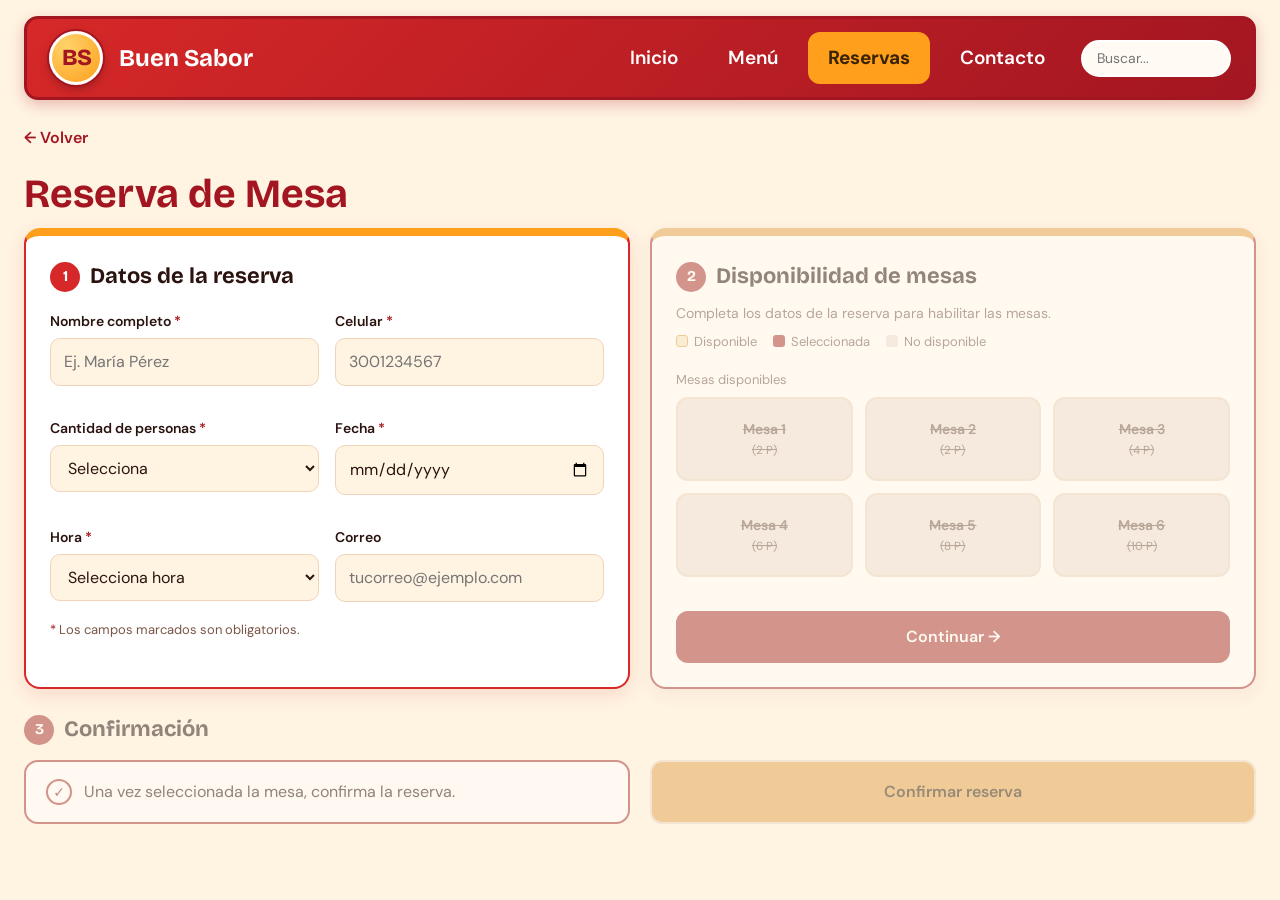
==== index.html @ df9005a9 "CU - Reservar mesa" ====
<!DOCTYPE html>
<html lang="es">
<head>
<meta charset="utf-8">
<meta name="viewport" content="width=device-width, initial-scale=1, viewport-fit=cover">
<title>Reserva de mesa · Buen Sabor</title>
<link rel="icon" href="data:image/svg+xml,%3Csvg xmlns='http://www.w3.org/2000/svg' viewBox='0 0 64 64'%3E%3Ccircle cx='32' cy='32' r='29' fill='%23ff9f1c' stroke='%23a31621' stroke-width='4'/%3E%3Ctext x='32' y='41' font-size='26' font-weight='800' text-anchor='middle' fill='%23a31621' font-family='Arial'%3EBS%3C/text%3E%3C/svg%3E">
<link rel="stylesheet" href="https://fonts.googleapis.com/css2?family=Bricolage+Grotesque:wght@600;700&family=DM+Sans:wght@400;500;600&display=swap">
<link rel="stylesheet" href="css/styles.css">
</head>
<body>
<header class="top">
  <nav class="nav" aria-label="Principal">
    <div class="logo" role="img" aria-label="Logo de Buen Sabor">BS</div>
    <span class="brand">Buen Sabor</span>
    <ul>
      <li><a href="#" id="navInicio">Inicio</a></li>
      <li><a href="#" data-soon>Menú</a></li>
      <li><a href="#" aria-current="page">Reservas</a></li>
      <li><a href="#" data-soon>Contacto</a></li>
    </ul>
    <input class="search" type="search" placeholder="Buscar..." aria-label="Buscar">
  </nav>
</header>

<main>
  <button class="back" type="button" id="back">← Volver</button>
  <h1>Reserva de Mesa</h1>

  <div class="split">
    <!-- 1. Datos de la reserva -->
    <section class="panel" id="p1" aria-labelledby="h1s">
      <h2 id="h1s"><span class="n">1</span>Datos de la reserva</h2>
      <form id="form" novalidate>
        <div class="grid2">
          <div class="f">
            <label for="nombre">Nombre completo <span class="req">*</span></label>
            <input class="ctl" id="nombre" name="nombre" type="text" autocomplete="name" placeholder="Ej. María Pérez">
            <p class="err" id="e-nombre"></p>
          </div>
          <div class="f">
            <label for="celular">Celular <span class="req">*</span></label>
            <input class="ctl" id="celular" name="celular" type="tel" inputmode="numeric" maxlength="10" autocomplete="tel" placeholder="3001234567">
            <p class="err" id="e-celular"></p>
          </div>
          <div class="f">
            <label for="personas">Cantidad de personas <span class="req">*</span></label>
            <select class="ctl" id="personas" name="personas"></select>
            <p class="err" id="e-personas"></p>
          </div>
          <div class="f">
            <label for="fecha">Fecha <span class="req">*</span></label>
            <input class="ctl" id="fecha" name="fecha" type="date">
            <p class="err" id="e-fecha"></p>
          </div>
          <div class="f">
            <label for="hora">Hora <span class="req">*</span></label>
            <select class="ctl" id="hora" name="hora"></select>
            <p class="err" id="e-hora"></p>
          </div>
          <div class="f">
            <label for="correo">Correo</label>
            <input class="ctl" id="correo" name="correo" type="email" autocomplete="email" placeholder="tucorreo@ejemplo.com">
            <p class="err" id="e-correo"></p>
          </div>
        </div>
        <p class="note"><span class="req">*</span> Los campos marcados son obligatorios.</p>
      </form>
    </section>

    <!-- 2. Disponibilidad de mesas -->
    <section class="panel locked" id="p2" aria-labelledby="h2s" inert>
      <h2 id="h2s"><span class="n">2</span>Disponibilidad de mesas</h2>
      <p class="hint" id="hint"></p>
      <div class="legend"><span><i style="background:var(--amber-s);border:1.5px solid var(--amber)"></i>Disponible</span><span><i style="background:var(--wine)"></i>Seleccionada</span><span><i style="background:var(--dis)"></i>No disponible</span></div>
      <fieldset style="border:0;padding:0;margin:0" id="mesas"><legend class="note" style="padding:0;margin-bottom:8px">Mesas disponibles</legend>
        <div class="tables" id="tables"></div>
      </fieldset>
      <div class="alert bad" id="alerta2" role="alert"></div>
      <button class="btn wide" type="button" id="continuar2" style="margin-top:14px">Continuar →</button>
    </section>
  </div>

  <!-- 3. Confirmación -->
  <section class="s3 locked" id="p3" aria-labelledby="h3s" inert>
    <h2 id="h3s"><span class="n">3</span>Confirmación</h2>
    <div class="row3">
      <p class="box" style="margin:0"><span class="ck" aria-hidden="true">✓</span><span id="msg">Una vez seleccionada la mesa, confirma la reserva.</span></p>
      <button class="btn amber" type="button" id="confirmar" disabled>Confirmar reserva</button>
    </div>
    <div class="alert bad" id="alerta3" role="alert"></div>
  </section>
</main>

<dialog id="ok"><div class="dlg">
  <div class="check" aria-hidden="true">✓</div>
  <h2>¡Reserva confirmada!</h2>
  <p class="note" style="font-size:15px">Te esperamos en Buen Sabor.</p>
  <dl id="resumen"></dl>
  <button class="btn wide" type="button" id="nueva">Hacer otra reserva</button>
</div></dialog>
<div class="toast" id="toast" role="status"></div>

<script src="js/script.js"></script>
</body>
</html>
---- css/styles.css ----
:root{
  --bg:#fff3e2;--card:#ffffff;--ink:#2b1410;--muted:#7a5648;--line:#f1d3b8;
  --wine:#d62828;--wine-d:#a31621;--amber:#ff9f1c;--amber-s:#ffe6b8;--err:#a4161a;--ok:#2a9d4a;--dis:#efe0d3;
  box-sizing:border-box;padding-top:env(safe-area-inset-top,0px);padding-bottom:env(safe-area-inset-bottom,0px)
}
@media (prefers-color-scheme:dark){:root:not([data-theme="light"]){
  --bg:#1c0f0c;--card:#2a1612;--ink:#fff1e3;--muted:#d1a995;--line:#523228;
  --wine:#e63946;--wine-d:#ff6b6b;--amber:#ff9f1c;--amber-s:#4a2c10;--err:#ff8a8a;--ok:#6fd98f;--dis:#3a221b}}
:root[data-theme="dark"]{--bg:#1c0f0c;--card:#2a1612;--ink:#fff1e3;--muted:#d1a995;--line:#523228;--wine:#e63946;--wine-d:#ff6b6b;--amber:#ff9f1c;--amber-s:#4a2c10;--err:#ff8a8a;--ok:#6fd98f;--dis:#3a221b}
html{scroll-padding-top:env(safe-area-inset-top,0px);scroll-behavior:smooth}
*{box-sizing:border-box}
body{margin:0;background:var(--bg);color:var(--ink);font-family:"DM Sans",system-ui,sans-serif;line-height:1.5}
h1,h2,.brand{font-family:"Bricolage Grotesque","DM Sans",system-ui,sans-serif}
button,input,select{font:inherit;color:inherit}
:focus-visible{outline:3px solid var(--amber);outline-offset:2px}

/* Barra de navegación */
.top{width:100%;padding:16px 24px 0}
.nav{border:3px solid #a31621;border-radius:14px;background:linear-gradient(135deg,#d62828,#a31621);color:#fff;box-shadow:0 5px 14px rgba(163,22,33,.25);padding:12px 22px;display:flex;align-items:center;gap:16px;flex-wrap:wrap}
.logo{width:54px;height:54px;border-radius:50%;display:grid;place-items:center;font-weight:800;font-size:23px;letter-spacing:-1px;color:#a31621;background:radial-gradient(circle at 30% 25%,#ffd36b,#ff9f1c);border:3px solid #fff;box-shadow:0 0 0 2px #a31621,0 4px 10px rgba(0,0,0,.25);font-family:"Bricolage Grotesque",sans-serif}
.brand{font-size:24px;font-weight:700;margin-right:auto;color:#fff}
.nav ul{list-style:none;display:flex;gap:10px;margin:0;padding:0;flex-wrap:wrap}
.nav a{color:#fff;text-decoration:none;padding:10px 18px;border-radius:12px;border:2.5px solid transparent;font-weight:600;font-size:19px;display:inline-block}
.nav a:hover{background:rgba(255,255,255,.2)}
.nav a[aria-current]{border-color:var(--amber);background:var(--amber);color:#3a2300;font-weight:700}
.search{border:2px solid #fff;border-radius:999px;padding:6px 14px;width:150px;font-size:14px;background:#fffaf3;color:#2b1410}
@media(max-width:980px){.search{order:3;flex:1 1 100%;width:100%}}
@media(max-width:640px){.nav ul{order:2;flex:1 1 100%}}
main{width:100%;padding:20px 24px 32px}
.back{background:none;border:0;color:var(--wine-d);font-weight:600;cursor:pointer;padding:6px 0;display:inline-flex;gap:8px;align-items:center}
.back:hover{text-decoration:underline}
h1{font-size:clamp(28px,4vw,40px);margin:8px 0 4px;color:var(--wine-d)}
.lead{color:var(--muted);margin:0 0 22px}

/* División 50/50 */
.split{display:grid;grid-template-columns:1fr 1fr;gap:20px;align-items:stretch}
@media(max-width:820px){.split{grid-template-columns:1fr}}
.panel{background:var(--card);border:2px solid var(--wine);border-top:8px solid var(--amber);border-radius:16px;padding:24px;box-shadow:0 6px 18px rgba(214,40,40,.12)}
.panel h2{margin:0 0 18px;font-size:22px;display:flex;gap:10px;align-items:center}
.n{width:30px;height:30px;border-radius:50%;background:var(--wine);color:#fff;display:grid;place-items:center;font-size:15px;flex:none}

.grid2{display:grid;grid-template-columns:1fr 1fr;gap:16px}
@media(max-width:520px){.grid2{grid-template-columns:1fr}}
.f{display:flex;flex-direction:column;gap:6px;margin-bottom:16px}
.f.full{grid-column:1/-1}
label{font-weight:600;font-size:14px}
.req{color:var(--err)}
.ctl{width:100%;padding:11px 13px;border:1.5px solid var(--line);border-radius:10px;background:var(--bg);min-height:46px}
.ctl:hover{border-color:var(--amber)}
.ctl:focus{border-color:var(--wine);outline:none;box-shadow:0 0 0 3px var(--amber-s)}
.ctl[aria-invalid="true"]{border-color:var(--err);background:color-mix(in srgb,var(--err) 7%,var(--bg))}
.err{color:var(--err);font-size:13px;min-height:0;margin:0}
.err:empty{display:none}
.note{font-size:13px;color:var(--muted);margin:2px 0 0}

/* Mesas */
.hint{color:var(--muted);font-size:14px;margin:-8px 0 16px}
.tables{display:grid;grid-template-columns:repeat(3,1fr);gap:12px;margin-bottom:20px}
@media(max-width:420px){.tables{grid-template-columns:repeat(2,1fr)}}
.t input{position:absolute;opacity:0;pointer-events:none}
.t span{display:flex;flex-direction:column;align-items:center;justify-content:center;gap:2px;height:84px;border:2px solid var(--amber);background:var(--amber-s);border-radius:12px;cursor:pointer;font-weight:600;transition:transform .15s,background .15s}
.t small{font-weight:400;color:var(--muted)}
.t{position:relative}
.t span:hover{transform:translateY(-2px)}
.t input:checked+span{background:var(--wine);border-color:var(--wine);color:#fff}
.t input:checked+span small{color:#f5e3c0}
.t input:focus-visible+span{outline:3px solid var(--ink);outline-offset:2px}
.t input:disabled+span{background:var(--dis);border-color:var(--line);color:var(--muted);cursor:not-allowed;text-decoration:line-through;transform:none}
.legend{display:flex;gap:16px;font-size:13px;color:var(--muted);margin:-8px 0 18px;flex-wrap:wrap}
.legend i{display:inline-block;width:12px;height:12px;border-radius:3px;margin-right:6px;vertical-align:-1px}

.btn{border:0;border-radius:12px;padding:14px 22px;font-weight:600;font-size:16px;cursor:pointer;background:var(--wine);color:#fff;transition:background .15s,transform .1s}
.btn:hover:not(:disabled){background:var(--wine-d)}
.btn:active:not(:disabled){transform:scale(.98)}
.btn:disabled{background:var(--dis);color:var(--muted);cursor:not-allowed}
.btn.wide{width:100%}
.btn.amber{background:var(--amber);color:#3a2300}
.btn.amber:hover:not(:disabled){background:#e8890a}

.confirm{margin-top:20px;display:grid;grid-template-columns:1fr 1fr;gap:20px;align-items:center}
@media(max-width:820px){.confirm{grid-template-columns:1fr}}
.msg{margin:0;font-weight:500}
.alert{grid-column:1/-1;border-radius:10px;padding:12px 16px;font-size:14px;display:none}
.alert.show{display:block}
.alert.bad{background:color-mix(in srgb,var(--err) 12%,var(--card));border:1.5px solid var(--err);color:var(--err)}

/* Paneles bloqueados hasta completar el paso anterior */
.panel.locked,.s3.locked{opacity:.5;filter:grayscale(.35)}
#p2{display:flex;flex-direction:column}
#p2 .btn{margin-top:auto}
.s3{margin-top:24px}
.s3 h2{margin:0 0 14px;font-size:22px;display:flex;gap:10px;align-items:center}
.row3{display:grid;grid-template-columns:1fr 1fr;gap:20px}
@media(max-width:820px){.row3{grid-template-columns:1fr}}
.box{border:2px solid var(--wine);border-radius:14px;background:var(--card);padding:16px 20px;display:flex;align-items:center;gap:12px;min-height:64px}
.box .ck{width:26px;height:26px;border:2px solid var(--wine);border-radius:50%;display:grid;place-items:center;flex:none;font-size:14px;color:var(--wine-d)}
.s3 .btn{border:2px solid var(--wine);min-height:64px}
.s3 .btn:disabled{border-color:var(--line)}
.alert{margin-top:14px}

/* Modal */
dialog{border:0;border-radius:18px;padding:0;max-width:440px;width:calc(100% - 32px);background:var(--card);color:var(--ink)}
dialog::backdrop{background:rgba(25,15,8,.6)}
dialog[open]{animation:pop .25s ease}
@keyframes pop{from{transform:scale(.94);opacity:0}}
.dlg{padding:28px}
.check{width:54px;height:54px;border-radius:50%;background:var(--ok);color:#fff;display:grid;place-items:center;font-size:28px;margin-bottom:12px}
.dlg h2{margin:0 0 6px}
dl{display:grid;grid-template-columns:auto 1fr;gap:6px 16px;margin:16px 0 22px}
dt{color:var(--muted)}dd{margin:0;font-weight:600}
.toast{position:fixed;left:50%;bottom:calc(20px + env(safe-area-inset-bottom,0px));transform:translate(-50%,30px);background:var(--ink);color:var(--bg);padding:10px 18px;border-radius:999px;opacity:0;transition:.25s;pointer-events:none;font-size:14px;z-index:9}
.toast.show{opacity:1;transform:translate(-50%,0)}
@media(prefers-reduced-motion:reduce){*{animation:none!important;transition:none!important;scroll-behavior:auto!important}}
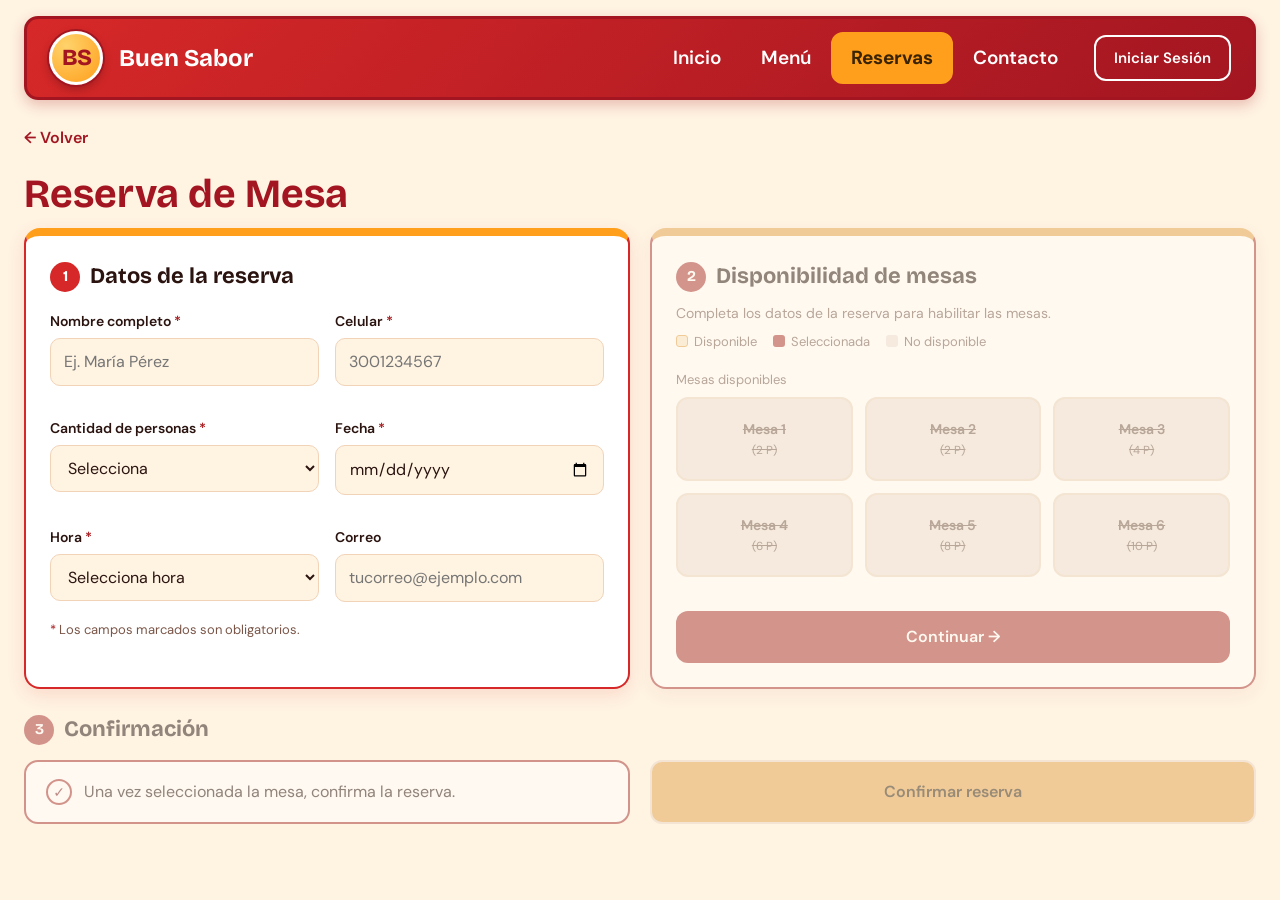
==== commit f2c527b8: "'Fix - botón de login en nav y navegación Menú-Reservas'" ====
--- a/index.html
+++ b/index.html
@@ -15,11 +15,11 @@
     <span class="brand">Buen Sabor</span>
     <ul>
       <li><a href="#" id="navInicio">Inicio</a></li>
-      <li><a href="#" data-soon>Menú</a></li>
+      <li><a href="menu.html">Menú</a></li>
       <li><a href="#" aria-current="page">Reservas</a></li>
       <li><a href="#" data-soon>Contacto</a></li>
     </ul>
-    <input class="search" type="search" placeholder="Buscar..." aria-label="Buscar">
+    <button class="btn login" type="button" id="btnLogin">Iniciar Sesión</button>
   </nav>
 </header>
 
--- a/css/styles.css
+++ b/css/styles.css
@@ -19,7 +19,7 @@
 .nav{border:3px solid #a31621;border-radius:14px;background:linear-gradient(135deg,#d62828,#a31621);color:#fff;box-shadow:0 5px 14px rgba(163,22,33,.25);padding:12px 22px;display:flex;align-items:center;gap:16px;flex-wrap:wrap}
 .logo{width:54px;height:54px;border-radius:50%;display:grid;place-items:center;font-weight:800;font-size:23px;letter-spacing:-1px;color:#a31621;background:radial-gradient(circle at 30% 25%,#ffd36b,#ff9f1c);border:3px solid #fff;box-shadow:0 0 0 2px #a31621,0 4px 10px rgba(0,0,0,.25);font-family:"Bricolage Grotesque",sans-serif}
 .brand{font-size:24px;font-weight:700;margin-right:auto;color:#fff}
-.nav ul{list-style:none;display:flex;gap:10px;margin:0;padding:0;flex-wrap:wrap}
+.nav > ul{list-style:none;display:flex;margin:0;padding:0;flex-wrap:wrap}
 .nav a{color:#fff;text-decoration:none;padding:10px 18px;border-radius:12px;border:2.5px solid transparent;font-weight:600;font-size:19px;display:inline-block}
 .nav a:hover{background:rgba(255,255,255,.2)}
 .nav a[aria-current]{border-color:var(--amber);background:var(--amber);color:#3a2300;font-weight:700}
@@ -110,4 +110,100 @@
 dt{color:var(--muted)}dd{margin:0;font-weight:600}
 .toast{position:fixed;left:50%;bottom:calc(20px + env(safe-area-inset-bottom,0px));transform:translate(-50%,30px);background:var(--ink);color:var(--bg);padding:10px 18px;border-radius:999px;opacity:0;transition:.25s;pointer-events:none;font-size:14px;z-index:9}
 .toast.show{opacity:1;transform:translate(-50%,0)}
-@media(prefers-reduced-motion:reduce){*{animation:none!important;transition:none!important;scroll-behavior:auto!important}}+@media(prefers-reduced-motion:reduce){*{animation:none!important;transition:none!important;scroll-behavior:auto!important}}
+
+/* === Botón de login en el nav (reemplaza la barra de búsqueda) === */
+.nav .btn.login{
+  background:transparent;
+  border:2px solid #fff;
+  color:#fff;
+  padding:10px 18px;
+  font-size:15px;
+}
+.nav .btn.login:hover{background:rgba(255,255,255,.2)}
+
+/* === Layout del panel de administración (sidebar + contenido) === */
+.admin-layout{
+  display:grid;
+  grid-template-columns:240px 1fr;
+  gap:20px;
+  align-items:start;
+}
+@media(max-width:820px){.admin-layout{grid-template-columns:1fr}}
+
+/* === Sidebar === */
+.sidebar{
+  background:var(--card);
+  border:2px solid var(--wine);
+  border-top:8px solid var(--amber);
+  border-radius:16px;
+  padding:20px;
+}
+.sidebar-title{font-size:16px;margin:0 0 14px;color:var(--wine-d)}
+.sidebar-menu{list-style:none;margin:0 0 16px;padding:0;display:flex;flex-direction:column;gap:6px}
+.sidebar-menu a{
+  display:block;
+  padding:10px 12px;
+  border-radius:10px;
+  color:var(--ink);
+  text-decoration:none;
+  font-weight:500;
+  font-size:15px;
+}
+.sidebar-menu a:hover{background:var(--amber-s)}
+.sidebar-menu a.active{background:var(--wine);color:#fff;font-weight:700}
+.admin-dropdown{width:100%;background:var(--bg);color:var(--ink);border:1.5px solid var(--line);font-size:14px;padding:10px 12px}
+.admin-dropdown:hover{border-color:var(--amber)}
+
+/* === Encabezado del panel con botón "Editar información" === */
+.panel-header{display:flex;justify-content:space-between;align-items:center;gap:12px;margin-bottom:18px;flex-wrap:wrap}
+.panel-header h2{margin:0}
+
+/* === Checkboxes de servicios === */
+.chk{display:flex;align-items:center;gap:8px;font-weight:500;font-size:15px;margin-bottom:8px}
+.chk input{width:18px;height:18px;accent-color:var(--wine)}
+fieldset.f{border:0;padding:0;margin:0 0 16px}
+fieldset.f legend{font-weight:600;font-size:14px;padding:0;margin-bottom:6px}
+fieldset.f:disabled{opacity:.6}
+
+/* === Botones de acción del formulario (Cancelar / Guardar) === */
+.form-actions{display:flex;gap:12px;justify-content:flex-end;margin-top:8px}
+@media(max-width:520px){.form-actions{flex-direction:column}}
+.form-actions .btn{flex:none}
+
+/* === Alerta de confirmación (verde, distinta a la .alert.bad roja que ya existe) === */
+
+.alert.ok .ck{
+  width:22px;height:22px;border-radius:50%;
+  background:var(--ok);color:#fff;
+  display:grid;place-items:center;font-size:13px;flex:none;
+}
+.alert.ok:not([hidden]){
+  display:flex;
+  align-items:center;
+  gap:10px;
+  background:color-mix(in srgb,var(--ok) 12%,var(--card));
+  border:1.5px solid var(--ok);
+  color:var(--ok);
+  border-radius:10px;
+  padding:12px 16px;
+  font-size:14px;
+  font-weight:600;
+}
+.dropdown{position:relative}
+.btn-dropdown{
+  background:transparent;border:2.5px solid transparent;color:#fff;
+  font-weight:600;font-size:19px;padding:10px 18px;border-radius:12px;cursor:pointer;
+}
+.btn-dropdown:hover{background:rgba(255,255,255,.2)}
+.dropdown-menu{
+  position:absolute;top:calc(100% + 8px);right:0;min-width:220px;
+  background:var(--card);border:2px solid var(--wine);border-radius:12px;
+  box-shadow:0 8px 20px rgba(0,0,0,.2);list-style:none;margin:0;padding:8px;z-index:10;
+}
+.dropdown-menu li a{
+  display:block;padding:10px 12px;border-radius:8px;color:var(--ink);
+  text-decoration:none;font-weight:500;font-size:15px;
+}
+.dropdown-menu li a:hover{background:var(--amber-s)}
+.dropdown-menu li a.active{background:var(--wine);color:#fff;font-weight:700}
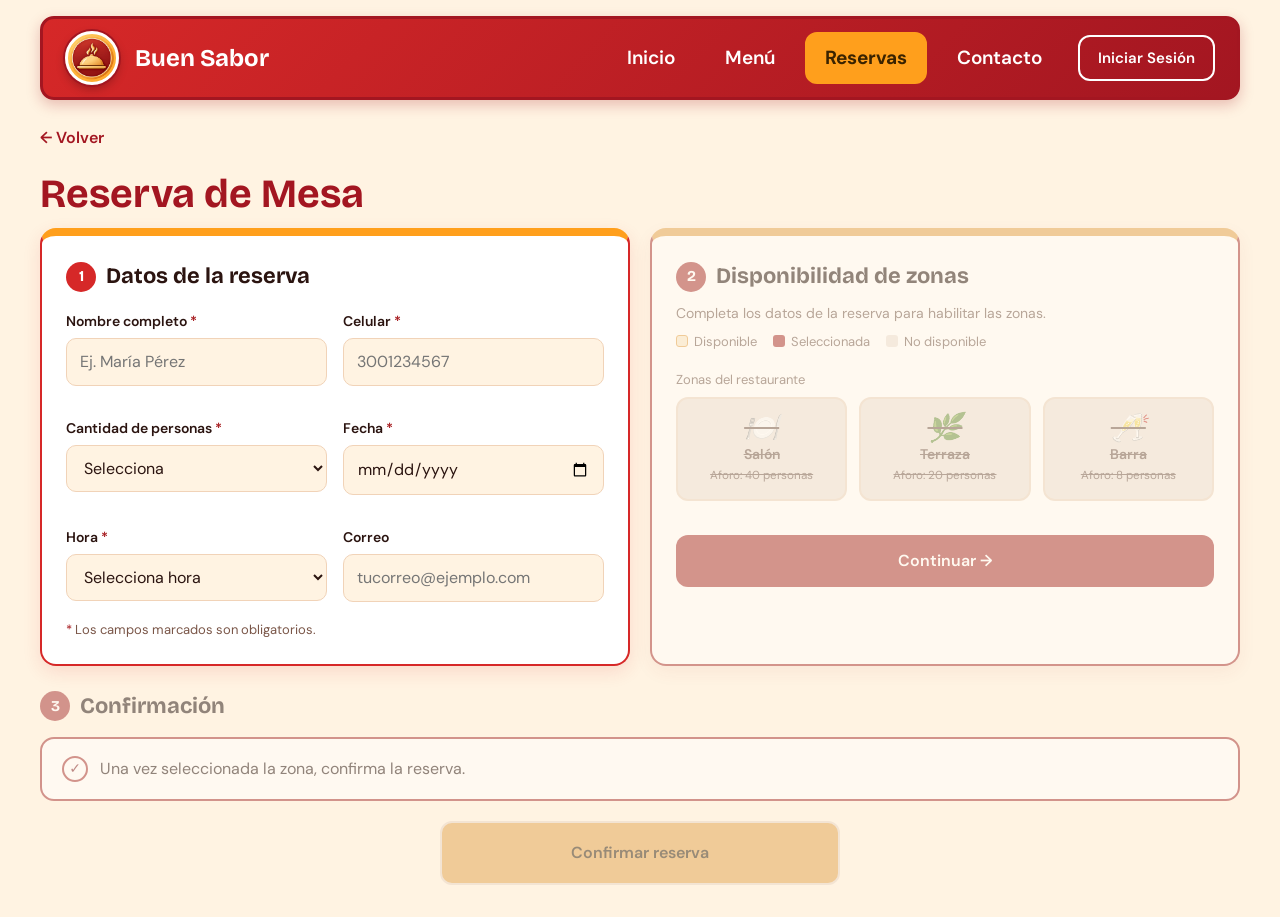
==== commit 589dbfd6: "Octubre 11 Entrega 50%: un solo CSS y JS, reserva por zonas, fotos reales y nuevo Inicio" ====
--- a/index.html
+++ b/index.html
@@ -1,4 +1,5 @@
 <!DOCTYPE html>
+<!-- Página de reservas: recopila los datos, permite elegir una zona y confirma la reserva. -->
 <html lang="es">
 <head>
 <meta charset="utf-8">
@@ -8,13 +9,16 @@
 <link rel="stylesheet" href="https://fonts.googleapis.com/css2?family=Bricolage+Grotesque:wght@600;700&family=DM+Sans:wght@400;500;600&display=swap">
 <link rel="stylesheet" href="css/styles.css">
 </head>
-<body>
+<body data-page="reservas">
+<!-- Navegación compartida con enlaces a las páginas públicas del restaurante. -->
 <header class="top">
   <nav class="nav" aria-label="Principal">
-    <div class="logo" role="img" aria-label="Logo de Buen Sabor">BS</div>
+    <div class="logo">
+      <img src="img/logo.png" alt="Logo Buen Sabor" class="logo-img">
+    </div>
     <span class="brand">Buen Sabor</span>
     <ul>
-      <li><a href="#" id="navInicio">Inicio</a></li>
+      <li><a href="inicio.html">Inicio</a></li>
       <li><a href="menu.html">Menú</a></li>
       <li><a href="#" aria-current="page">Reservas</a></li>
       <li><a href="#" data-soon>Contacto</a></li>
@@ -24,9 +28,10 @@
 </header>
 
 <main>
-  <button class="back" type="button" id="back">← Volver</button>
+  <button class="back" type="button" data-href="inicio.html">← Volver</button>
   <h1>Reserva de Mesa</h1>
 
+  <!-- Flujo de reserva en dos columnas: formulario y selección posterior de zona. -->
   <div class="split">
     <!-- 1. Datos de la reserva -->
     <section class="panel" id="p1" aria-labelledby="h1s">
@@ -45,6 +50,7 @@
           </div>
           <div class="f">
             <label for="personas">Cantidad de personas <span class="req">*</span></label>
+            <!-- Las opciones de personas y horas se generan en app.js. -->
             <select class="ctl" id="personas" name="personas"></select>
             <p class="err" id="e-personas"></p>
           </div>
@@ -68,39 +74,45 @@
       </form>
     </section>
 
-    <!-- 2. Disponibilidad de mesas -->
+    <!-- 2. Disponibilidad de zonas -->
     <section class="panel locked" id="p2" aria-labelledby="h2s" inert>
-      <h2 id="h2s"><span class="n">2</span>Disponibilidad de mesas</h2>
+      <h2 id="h2s"><span class="n">2</span>Disponibilidad de zonas</h2>
+      <!-- El JavaScript muestra disponibilidad simulada y construye las opciones de zona. -->
       <p class="hint" id="hint"></p>
       <div class="legend"><span><i style="background:var(--amber-s);border:1.5px solid var(--amber)"></i>Disponible</span><span><i style="background:var(--wine)"></i>Seleccionada</span><span><i style="background:var(--dis)"></i>No disponible</span></div>
-      <fieldset style="border:0;padding:0;margin:0" id="mesas"><legend class="note" style="padding:0;margin-bottom:8px">Mesas disponibles</legend>
-        <div class="tables" id="tables"></div>
+      <fieldset style="border:0;padding:0;margin:0" id="zonas"><legend class="note" style="padding:0;margin-bottom:8px">Zonas del restaurante</legend>
+        <div class="zones" id="zones"></div>
       </fieldset>
       <div class="alert bad" id="alerta2" role="alert"></div>
       <button class="btn wide" type="button" id="continuar2" style="margin-top:14px">Continuar →</button>
     </section>
   </div>
 
-  <!-- 3. Confirmación -->
+  <!-- Paso final: resumen previo y botón para confirmar la reserva. -->
   <section class="s3 locked" id="p3" aria-labelledby="h3s" inert>
     <h2 id="h3s"><span class="n">3</span>Confirmación</h2>
     <div class="row3">
-      <p class="box" style="margin:0"><span class="ck" aria-hidden="true">✓</span><span id="msg">Una vez seleccionada la mesa, confirma la reserva.</span></p>
+      <p class="box" style="margin:0"><span class="ck" aria-hidden="true">✓</span><span id="msg">Una vez seleccionada la zona, confirma la reserva.</span></p>
       <button class="btn amber" type="button" id="confirmar" disabled>Confirmar reserva</button>
     </div>
     <div class="alert bad" id="alerta3" role="alert"></div>
   </section>
 </main>
 
+<!-- Diálogo con el resumen de la reserva confirmada y acciones para continuar. -->
 <dialog id="ok"><div class="dlg">
   <div class="check" aria-hidden="true">✓</div>
   <h2>¡Reserva confirmada!</h2>
   <p class="note" style="font-size:15px">Te esperamos en Buen Sabor.</p>
   <dl id="resumen"></dl>
-  <button class="btn wide" type="button" id="nueva">Hacer otra reserva</button>
+  <div class="dlg-acciones">
+    <button class="btn" type="button" id="nueva">Hacer otra reserva</button>
+    <button class="btn amber" type="button" data-href="inicio.html">Volver al inicio</button>
+  </div>
 </div></dialog>
 <div class="toast" id="toast" role="status"></div>
 
-<script src="js/script.js"></script>
+<!-- La página de reservas se inicializa mediante data-page="reservas". -->
+<script src="js/app.js"></script>
 </body>
-</html>+</html>
--- a/css/styles.css
+++ b/css/styles.css
@@ -1,44 +1,84 @@
+/* =====================================================================
+   BUEN SABOR · css/styles.css  (único archivo de estilos del sitio)
+
+   Secciones:
+     1. Variables (colores)
+     2. Base
+     3. Barra de navegación (con menús desplegables y botón de sesión)
+     4. Componentes compartidos (paneles, formularios, botones, alertas...)
+     5. Página: Reserva de mesa   (index.html)
+     6. Página: Inicio            (inicio.html)
+     7. Página: Carta gastronómica (menu.html)
+     8. Páginas de administración (establecimiento.html, carta-admin.html)
+
+   Las reglas que solo valen para UNA página llevan el prefijo
+   body[data-page="..."], que sale del <body data-page="..."> de cada HTML.
+
+   Los colores se centralizan en variables para mantener coherente el tema;
+   se admite el tema oscuro del sistema y la preferencia explícita data-theme.
+   Los puntos de quiebre adaptan navegación, formularios y cuadrículas a móvil.
+   ===================================================================== */
+
+/* ---------- 1. Variables ---------- */
 :root{
   --bg:#fff3e2;--card:#ffffff;--ink:#2b1410;--muted:#7a5648;--line:#f1d3b8;
   --wine:#d62828;--wine-d:#a31621;--amber:#ff9f1c;--amber-s:#ffe6b8;--err:#a4161a;--ok:#2a9d4a;--dis:#efe0d3;
+  --c1:#c0392b;--c2:#e08e0b;--c3:#1f5fbf;--c4:#6b4226;
   box-sizing:border-box;padding-top:env(safe-area-inset-top,0px);padding-bottom:env(safe-area-inset-bottom,0px)
 }
 @media (prefers-color-scheme:dark){:root:not([data-theme="light"]){
   --bg:#1c0f0c;--card:#2a1612;--ink:#fff1e3;--muted:#d1a995;--line:#523228;
-  --wine:#e63946;--wine-d:#ff6b6b;--amber:#ff9f1c;--amber-s:#4a2c10;--err:#ff8a8a;--ok:#6fd98f;--dis:#3a221b}}
-:root[data-theme="dark"]{--bg:#1c0f0c;--card:#2a1612;--ink:#fff1e3;--muted:#d1a995;--line:#523228;--wine:#e63946;--wine-d:#ff6b6b;--amber:#ff9f1c;--amber-s:#4a2c10;--err:#ff8a8a;--ok:#6fd98f;--dis:#3a221b}
+  --wine:#e63946;--wine-d:#ff6b6b;--amber:#ff9f1c;--amber-s:#4a2c10;--err:#ff8a8a;--ok:#6fd98f;--dis:#3a221b;
+  --c1:#ff6b5a;--c2:#ffb23f;--c3:#6fa8ff;--c4:#c08a5e}}
+:root[data-theme="dark"]{--bg:#1c0f0c;--card:#2a1612;--ink:#fff1e3;--muted:#d1a995;--line:#523228;--wine:#e63946;--wine-d:#ff6b6b;--amber:#ff9f1c;--amber-s:#4a2c10;--err:#ff8a8a;--ok:#6fd98f;--dis:#3a221b;--c1:#ff6b5a;--c2:#ffb23f;--c3:#6fa8ff;--c4:#c08a5e}
+
+/* ---------- 2. Base ---------- */
 html{scroll-padding-top:env(safe-area-inset-top,0px);scroll-behavior:smooth}
 *{box-sizing:border-box}
 body{margin:0;background:var(--bg);color:var(--ink);font-family:"DM Sans",system-ui,sans-serif;line-height:1.5}
-h1,h2,.brand{font-family:"Bricolage Grotesque","DM Sans",system-ui,sans-serif}
-button,input,select{font:inherit;color:inherit}
+h1,h2,h3,.brand{font-family:"Bricolage Grotesque","DM Sans",system-ui,sans-serif}
+button,input,select,textarea{font:inherit;color:inherit}
 :focus-visible{outline:3px solid var(--amber);outline-offset:2px}
-
-/* Barra de navegación */
-.top{width:100%;padding:16px 24px 0}
+main{width:100%;max-width:1248px;margin:0 auto;padding:20px 24px 32px}
+
+/* ---------- 3. Barra de navegación ---------- */
+.top{width:100%;max-width:1248px;margin:0 auto;padding:16px 24px 0}
 .nav{border:3px solid #a31621;border-radius:14px;background:linear-gradient(135deg,#d62828,#a31621);color:#fff;box-shadow:0 5px 14px rgba(163,22,33,.25);padding:12px 22px;display:flex;align-items:center;gap:16px;flex-wrap:wrap}
-.logo{width:54px;height:54px;border-radius:50%;display:grid;place-items:center;font-weight:800;font-size:23px;letter-spacing:-1px;color:#a31621;background:radial-gradient(circle at 30% 25%,#ffd36b,#ff9f1c);border:3px solid #fff;box-shadow:0 0 0 2px #a31621,0 4px 10px rgba(0,0,0,.25);font-family:"Bricolage Grotesque",sans-serif}
+.logo{width:54px;height:54px;border-radius:50%;display:grid;place-items:center;font-weight:800;font-size:23px;letter-spacing:-1px;color:#a31621;background:radial-gradient(circle at 30% 25%,#ffd36b,#ff9f1c);border:3px solid #fff;box-shadow:0 0 0 2px #a31621,0 4px 10px rgba(0,0,0,.25);font-family:"Bricolage Grotesque",sans-serif;overflow:hidden}
+.logo img{width:100%;height:100%;object-fit:cover;display:block}
 .brand{font-size:24px;font-weight:700;margin-right:auto;color:#fff}
-.nav > ul{list-style:none;display:flex;margin:0;padding:0;flex-wrap:wrap}
+.nav > ul{list-style:none;display:flex;gap:10px;margin:0;padding:0;flex-wrap:wrap}
+@media(max-width:640px){.nav > ul{order:2;flex:1 1 100%}}
 .nav a{color:#fff;text-decoration:none;padding:10px 18px;border-radius:12px;border:2.5px solid transparent;font-weight:600;font-size:19px;display:inline-block}
 .nav a:hover{background:rgba(255,255,255,.2)}
 .nav a[aria-current]{border-color:var(--amber);background:var(--amber);color:#3a2300;font-weight:700}
-.search{border:2px solid #fff;border-radius:999px;padding:6px 14px;width:150px;font-size:14px;background:#fffaf3;color:#2b1410}
-@media(max-width:980px){.search{order:3;flex:1 1 100%;width:100%}}
-@media(max-width:640px){.nav ul{order:2;flex:1 1 100%}}
-main{width:100%;padding:20px 24px 32px}
-.back{background:none;border:0;color:var(--wine-d);font-weight:600;cursor:pointer;padding:6px 0;display:inline-flex;gap:8px;align-items:center}
+
+/* Botón "Iniciar Sesión" del nav */
+.nav .btn.login{background:transparent;border:2px solid #fff;color:#fff;padding:10px 18px;font-size:15px}
+.nav .btn.login:hover{background:rgba(255,255,255,.2)}
+
+/* Menús desplegables (Administración / Administrador) */
+.dropdown{position:relative}
+.btn-dropdown{background:transparent;border:2.5px solid transparent;color:#fff;font-weight:600;font-size:19px;padding:10px 18px;border-radius:12px;cursor:pointer}
+.btn-dropdown:hover{background:rgba(255,255,255,.2)}
+.btn-dropdown.login{border:2px solid #fff;font-size:15px}
+.dropdown-menu{position:absolute;top:calc(100% + 8px);right:0;min-width:220px;background:var(--card);border:2px solid var(--wine);border-radius:12px;box-shadow:0 8px 20px rgba(0,0,0,.2);list-style:none;margin:0;padding:8px;z-index:10}
+.dropdown-menu li a{display:block;padding:10px 12px;border-radius:8px;color:var(--ink);text-decoration:none;font-weight:500;font-size:15px}
+.dropdown-menu li a:hover{background:var(--amber-s)}
+.dropdown-menu li a.active{background:var(--wine);color:#fff;font-weight:700}
+
+/* ---------- 4. Componentes compartidos ---------- */
+.back{justify-self:start;background:none;border:0;color:var(--wine-d);font-weight:600;cursor:pointer;padding:6px 0;display:inline-flex;gap:8px;align-items:center}
 .back:hover{text-decoration:underline}
 h1{font-size:clamp(28px,4vw,40px);margin:8px 0 4px;color:var(--wine-d)}
-.lead{color:var(--muted);margin:0 0 22px}
-
-/* División 50/50 */
-.split{display:grid;grid-template-columns:1fr 1fr;gap:20px;align-items:stretch}
-@media(max-width:820px){.split{grid-template-columns:1fr}}
+
 .panel{background:var(--card);border:2px solid var(--wine);border-top:8px solid var(--amber);border-radius:16px;padding:24px;box-shadow:0 6px 18px rgba(214,40,40,.12)}
 .panel h2{margin:0 0 18px;font-size:22px;display:flex;gap:10px;align-items:center}
+.panel-header{display:flex;justify-content:space-between;align-items:center;gap:12px;margin-bottom:18px;flex-wrap:wrap}
+.panel-header h2{margin:0}
 .n{width:30px;height:30px;border-radius:50%;background:var(--wine);color:#fff;display:grid;place-items:center;font-size:15px;flex:none}
 
+/* Formularios */
 .grid2{display:grid;grid-template-columns:1fr 1fr;gap:16px}
 @media(max-width:520px){.grid2{grid-template-columns:1fr}}
 .f{display:flex;flex-direction:column;gap:6px;margin-bottom:16px}
@@ -52,23 +92,16 @@
 .err{color:var(--err);font-size:13px;min-height:0;margin:0}
 .err:empty{display:none}
 .note{font-size:13px;color:var(--muted);margin:2px 0 0}
-
-/* Mesas */
-.hint{color:var(--muted);font-size:14px;margin:-8px 0 16px}
-.tables{display:grid;grid-template-columns:repeat(3,1fr);gap:12px;margin-bottom:20px}
-@media(max-width:420px){.tables{grid-template-columns:repeat(2,1fr)}}
-.t input{position:absolute;opacity:0;pointer-events:none}
-.t span{display:flex;flex-direction:column;align-items:center;justify-content:center;gap:2px;height:84px;border:2px solid var(--amber);background:var(--amber-s);border-radius:12px;cursor:pointer;font-weight:600;transition:transform .15s,background .15s}
-.t small{font-weight:400;color:var(--muted)}
-.t{position:relative}
-.t span:hover{transform:translateY(-2px)}
-.t input:checked+span{background:var(--wine);border-color:var(--wine);color:#fff}
-.t input:checked+span small{color:#f5e3c0}
-.t input:focus-visible+span{outline:3px solid var(--ink);outline-offset:2px}
-.t input:disabled+span{background:var(--dis);border-color:var(--line);color:var(--muted);cursor:not-allowed;text-decoration:line-through;transform:none}
-.legend{display:flex;gap:16px;font-size:13px;color:var(--muted);margin:-8px 0 18px;flex-wrap:wrap}
-.legend i{display:inline-block;width:12px;height:12px;border-radius:3px;margin-right:6px;vertical-align:-1px}
-
+.chk{display:flex;align-items:center;gap:8px;font-weight:500;font-size:15px;margin-bottom:8px}
+.chk input{width:18px;height:18px;accent-color:var(--wine)}
+fieldset.f{border:0;padding:0;margin:0 0 16px}
+fieldset.f legend{font-weight:600;font-size:14px;padding:0;margin-bottom:6px}
+fieldset.f:disabled{opacity:.6}
+.form-actions{display:flex;gap:12px;justify-content:flex-end;margin-top:8px}
+@media(max-width:520px){.form-actions{flex-direction:column}}
+.form-actions .btn{flex:none}
+
+/* Botones */
 .btn{border:0;border-radius:12px;padding:14px 22px;font-weight:600;font-size:16px;cursor:pointer;background:var(--wine);color:#fff;transition:background .15s,transform .1s}
 .btn:hover:not(:disabled){background:var(--wine-d)}
 .btn:active:not(:disabled){transform:scale(.98)}
@@ -76,134 +109,181 @@
 .btn.wide{width:100%}
 .btn.amber{background:var(--amber);color:#3a2300}
 .btn.amber:hover:not(:disabled){background:#e8890a}
-
-.confirm{margin-top:20px;display:grid;grid-template-columns:1fr 1fr;gap:20px;align-items:center}
-@media(max-width:820px){.confirm{grid-template-columns:1fr}}
-.msg{margin:0;font-weight:500}
-.alert{grid-column:1/-1;border-radius:10px;padding:12px 16px;font-size:14px;display:none}
+.btn.ghost{background:transparent;color:var(--wine-d)}
+.btn.ghost:hover{background:var(--amber-s)}
+
+/* Alertas */
+.alert{grid-column:1/-1;border-radius:10px;padding:12px 16px;font-size:14px;display:none;margin-top:14px}
 .alert.show{display:block}
 .alert.bad{background:color-mix(in srgb,var(--err) 12%,var(--card));border:1.5px solid var(--err);color:var(--err)}
-
-/* Paneles bloqueados hasta completar el paso anterior */
+.alert.ok .ck{width:22px;height:22px;border-radius:50%;background:var(--ok);color:#fff;display:grid;place-items:center;font-size:13px;flex:none}
+.alert.ok:not([hidden]){display:flex;align-items:center;gap:10px;background:color-mix(in srgb,var(--ok) 12%,var(--card));border:1.5px solid var(--ok);color:var(--ok);border-radius:10px;padding:12px 16px;font-size:14px;font-weight:600}
+
+/* Mensaje flotante */
+.toast{position:fixed;left:50%;bottom:calc(20px + env(safe-area-inset-bottom,0px));transform:translate(-50%,30px);background:var(--ink);color:var(--bg);padding:10px 18px;border-radius:999px;opacity:0;transition:.25s;pointer-events:none;font-size:14px;z-index:9}
+.toast.show{opacity:1;transform:translate(-50%,0)}
+
+/* Ventanas modales */
+dialog{border:0;border-radius:18px;padding:0;max-width:440px;width:calc(100% - 32px);background:var(--card);color:var(--ink)}
+dialog::backdrop{background:rgba(25,15,8,.6)}
+dialog[open]{animation:pop .25s ease}
+@keyframes pop{from{transform:scale(.94);opacity:0}}
+.dlg{padding:28px}
+.dlg h2{margin:0 0 6px}
+.dlg-acciones{display:flex;gap:12px;flex-wrap:wrap}
+.dlg-acciones .btn{flex:1 1 150px;padding:14px 12px}
+.check{width:54px;height:54px;border-radius:50%;background:var(--ok);color:#fff;display:grid;place-items:center;font-size:28px;margin-bottom:12px}
+dl{display:grid;grid-template-columns:auto 1fr;gap:6px 16px;margin:16px 0 22px}
+dt{color:var(--muted)}dd{margin:0;font-weight:600}
+
+@media(prefers-reduced-motion:reduce){*{animation:none!important;transition:none!important;scroll-behavior:auto!important}}
+
+/* ---------- 5. Página: Reserva de mesa (index.html) ---------- */
+.split{display:grid;grid-template-columns:1fr 1fr;gap:20px;align-items:stretch}
+@media(max-width:820px){.split{grid-template-columns:1fr}}
+.hint{color:var(--muted);font-size:14px;margin:-8px 0 16px}
+.zones{display:grid;grid-template-columns:repeat(3,1fr);gap:12px;margin-bottom:20px}
+@media(max-width:520px){.zones{grid-template-columns:1fr}}
+.z{position:relative}
+.z input{position:absolute;opacity:0;pointer-events:none}
+.z span{display:flex;flex-direction:column;align-items:center;justify-content:center;gap:2px;min-height:104px;padding:10px 8px;text-align:center;border:2px solid var(--amber);background:var(--amber-s);border-radius:12px;cursor:pointer;font-weight:600;transition:transform .15s,background .15s}
+.z .zi{font-size:28px;line-height:1}
+.z small{font-weight:400;color:var(--muted)}
+.z span:hover{transform:translateY(-2px)}
+.z input:checked+span{background:var(--wine);border-color:var(--wine);color:#fff}
+.z input:checked+span small{color:#f5e3c0}
+.z input:focus-visible+span{outline:3px solid var(--ink);outline-offset:2px}
+.z input:disabled+span{background:var(--dis);border-color:var(--line);color:var(--muted);cursor:not-allowed;text-decoration:line-through;transform:none}
+.legend{display:flex;gap:16px;font-size:13px;color:var(--muted);margin:-8px 0 18px;flex-wrap:wrap}
+.legend i{display:inline-block;width:12px;height:12px;border-radius:3px;margin-right:6px;vertical-align:-1px}
 .panel.locked,.s3.locked{opacity:.5;filter:grayscale(.35)}
-#p2{display:flex;flex-direction:column}
-#p2 .btn{margin-top:auto}
+body[data-page="reservas"] #p2{display:flex;flex-direction:column}
+body[data-page="reservas"] #p2 .btn{margin-top:auto}
 .s3{margin-top:24px}
 .s3 h2{margin:0 0 14px;font-size:22px;display:flex;gap:10px;align-items:center}
-.row3{display:grid;grid-template-columns:1fr 1fr;gap:20px}
+.row3{display:grid;grid-template-columns:1fr;gap:20px}
+.row3 .btn{justify-self:center;min-width:400px}
 @media(max-width:820px){.row3{grid-template-columns:1fr}}
 .box{border:2px solid var(--wine);border-radius:14px;background:var(--card);padding:16px 20px;display:flex;align-items:center;gap:12px;min-height:64px}
 .box .ck{width:26px;height:26px;border:2px solid var(--wine);border-radius:50%;display:grid;place-items:center;flex:none;font-size:14px;color:var(--wine-d)}
 .s3 .btn{border:2px solid var(--wine);min-height:64px}
 .s3 .btn:disabled{border-color:var(--line)}
-.alert{margin-top:14px}
-
-/* Modal */
-dialog{border:0;border-radius:18px;padding:0;max-width:440px;width:calc(100% - 32px);background:var(--card);color:var(--ink)}
-dialog::backdrop{background:rgba(25,15,8,.6)}
-dialog[open]{animation:pop .25s ease}
-@keyframes pop{from{transform:scale(.94);opacity:0}}
-.dlg{padding:28px}
-.check{width:54px;height:54px;border-radius:50%;background:var(--ok);color:#fff;display:grid;place-items:center;font-size:28px;margin-bottom:12px}
-.dlg h2{margin:0 0 6px}
-dl{display:grid;grid-template-columns:auto 1fr;gap:6px 16px;margin:16px 0 22px}
-dt{color:var(--muted)}dd{margin:0;font-weight:600}
-.toast{position:fixed;left:50%;bottom:calc(20px + env(safe-area-inset-bottom,0px));transform:translate(-50%,30px);background:var(--ink);color:var(--bg);padding:10px 18px;border-radius:999px;opacity:0;transition:.25s;pointer-events:none;font-size:14px;z-index:9}
-.toast.show{opacity:1;transform:translate(-50%,0)}
-@media(prefers-reduced-motion:reduce){*{animation:none!important;transition:none!important;scroll-behavior:auto!important}}
-
-/* === Botón de login en el nav (reemplaza la barra de búsqueda) === */
-.nav .btn.login{
-  background:transparent;
-  border:2px solid #fff;
-  color:#fff;
-  padding:10px 18px;
-  font-size:15px;
-}
-.nav .btn.login:hover{background:rgba(255,255,255,.2)}
-
-/* === Layout del panel de administración (sidebar + contenido) === */
-.admin-layout{
-  display:grid;
-  grid-template-columns:240px 1fr;
-  gap:20px;
-  align-items:start;
-}
-@media(max-width:820px){.admin-layout{grid-template-columns:1fr}}
-
-/* === Sidebar === */
-.sidebar{
-  background:var(--card);
-  border:2px solid var(--wine);
-  border-top:8px solid var(--amber);
-  border-radius:16px;
-  padding:20px;
-}
-.sidebar-title{font-size:16px;margin:0 0 14px;color:var(--wine-d)}
-.sidebar-menu{list-style:none;margin:0 0 16px;padding:0;display:flex;flex-direction:column;gap:6px}
-.sidebar-menu a{
-  display:block;
-  padding:10px 12px;
-  border-radius:10px;
-  color:var(--ink);
-  text-decoration:none;
-  font-weight:500;
-  font-size:15px;
-}
-.sidebar-menu a:hover{background:var(--amber-s)}
-.sidebar-menu a.active{background:var(--wine);color:#fff;font-weight:700}
-.admin-dropdown{width:100%;background:var(--bg);color:var(--ink);border:1.5px solid var(--line);font-size:14px;padding:10px 12px}
-.admin-dropdown:hover{border-color:var(--amber)}
-
-/* === Encabezado del panel con botón "Editar información" === */
-.panel-header{display:flex;justify-content:space-between;align-items:center;gap:12px;margin-bottom:18px;flex-wrap:wrap}
-.panel-header h2{margin:0}
-
-/* === Checkboxes de servicios === */
-.chk{display:flex;align-items:center;gap:8px;font-weight:500;font-size:15px;margin-bottom:8px}
-.chk input{width:18px;height:18px;accent-color:var(--wine)}
-fieldset.f{border:0;padding:0;margin:0 0 16px}
-fieldset.f legend{font-weight:600;font-size:14px;padding:0;margin-bottom:6px}
-fieldset.f:disabled{opacity:.6}
-
-/* === Botones de acción del formulario (Cancelar / Guardar) === */
-.form-actions{display:flex;gap:12px;justify-content:flex-end;margin-top:8px}
-@media(max-width:520px){.form-actions{flex-direction:column}}
-.form-actions .btn{flex:none}
-
-/* === Alerta de confirmación (verde, distinta a la .alert.bad roja que ya existe) === */
-
-.alert.ok .ck{
-  width:22px;height:22px;border-radius:50%;
-  background:var(--ok);color:#fff;
-  display:grid;place-items:center;font-size:13px;flex:none;
-}
-.alert.ok:not([hidden]){
-  display:flex;
-  align-items:center;
-  gap:10px;
-  background:color-mix(in srgb,var(--ok) 12%,var(--card));
-  border:1.5px solid var(--ok);
-  color:var(--ok);
-  border-radius:10px;
-  padding:12px 16px;
-  font-size:14px;
-  font-weight:600;
-}
-.dropdown{position:relative}
-.btn-dropdown{
-  background:transparent;border:2.5px solid transparent;color:#fff;
-  font-weight:600;font-size:19px;padding:10px 18px;border-radius:12px;cursor:pointer;
-}
-.btn-dropdown:hover{background:rgba(255,255,255,.2)}
-.dropdown-menu{
-  position:absolute;top:calc(100% + 8px);right:0;min-width:220px;
-  background:var(--card);border:2px solid var(--wine);border-radius:12px;
-  box-shadow:0 8px 20px rgba(0,0,0,.2);list-style:none;margin:0;padding:8px;z-index:10;
-}
-.dropdown-menu li a{
-  display:block;padding:10px 12px;border-radius:8px;color:var(--ink);
-  text-decoration:none;font-weight:500;font-size:15px;
-}
-.dropdown-menu li a:hover{background:var(--amber-s)}
-.dropdown-menu li a.active{background:var(--wine);color:#fff;font-weight:700}+
+/* ---------- 6. Página: Inicio (inicio.html) ---------- */
+.hero{border:2.5px solid var(--wine);border-bottom:8px solid var(--amber);border-radius:16px;background:var(--card);padding:18px 28px 22px;display:grid;grid-template-columns:1fr auto;gap:20px;align-items:center;box-shadow:0 6px 18px rgba(214,40,40,.12)}
+@media(max-width:700px){.hero{grid-template-columns:1fr}}
+.hero h1{font-size:clamp(28px,4vw,40px);margin:6px 0 6px;color:var(--wine-d)}
+.hero p{margin:0;color:var(--muted);max-width:56ch}
+.hero-img{font-size:clamp(44px,7vw,86px);letter-spacing:6px;line-height:1}
+.hero-acciones{display:flex;gap:12px;flex-wrap:wrap;justify-content:flex-end}
+.hero-acciones .btn{display:inline-block;text-decoration:none}
+
+.grid{display:grid;grid-template-columns:repeat(3,1fr);gap:20px;margin-top:20px;align-items:stretch}
+@media(max-width:1000px){.grid{grid-template-columns:1fr 1fr}}
+@media(max-width:700px){.grid{grid-template-columns:1fr}}
+.col{display:flex;flex-direction:column;gap:20px}
+body[data-page="inicio"] .card{background:var(--card);border:2.5px solid var(--wine);border-radius:16px;padding:22px;box-shadow:0 6px 18px rgba(214,40,40,.1)}
+body[data-page="inicio"] .card.grow{flex:1}
+body[data-page="inicio"] .card h2{font-size:21px;display:flex;align-items:center;gap:10px;margin:0 0 14px}
+body[data-page="inicio"] .card p{margin:0 0 10px}
+
+.circles{display:grid;grid-template-columns:repeat(4,1fr);gap:10px;list-style:none;padding:0;margin:18px 0 0;text-align:center;font-weight:600;font-size:14px}
+.circles .c{width:66px;height:66px;border-radius:50%;margin:0 auto 6px;display:grid;place-items:center;font-size:30px;background:var(--amber-s);border:3px solid var(--amber);transition:transform .2s}
+.circles li:hover .c{transform:scale(1.1) rotate(-4deg)}
+.circles .c svg{width:32px;height:32px;fill:none;stroke:var(--wine);stroke-width:2;stroke-linecap:round;stroke-linejoin:round}
+.chips{display:flex;flex-wrap:wrap;gap:8px;list-style:none;padding:0;margin:20px 0 0}
+.chips svg{width:16px;height:16px;fill:none;stroke:var(--wine);stroke-width:2;stroke-linecap:round;stroke-linejoin:round}
+.chips li{display:flex;align-items:center;gap:6px;background:var(--amber-s);border:2px solid var(--amber);border-radius:999px;padding:4px 14px;font-weight:600;font-size:14px}
+@media(max-width:420px){.circles{grid-template-columns:repeat(2,1fr)}}
+
+.ic{width:38px;height:38px;border:3px solid var(--wine);border-radius:50%;display:grid;place-items:center;flex:none}
+.ic svg,.mi,.soc svg{fill:none;stroke:var(--wine);stroke-width:2;stroke-linecap:round;stroke-linejoin:round}
+.ic svg{width:19px;height:19px}
+.ic.big{width:64px;height:64px}
+.ic.big svg{width:32px;height:32px}
+
+.datos{list-style:none;margin:0;padding:0;display:grid;gap:14px}
+.datos li{display:flex;align-items:center;gap:10px;min-width:0}
+.datos a{color:var(--ink);font-weight:600;text-decoration:none;overflow-wrap:anywhere}
+.datos a:hover{text-decoration:underline}
+.mi{width:20px;height:20px;flex:none}
+.redes{gap:10px}
+.soc{width:40px;height:40px;border:2px solid var(--wine);border-radius:50%;display:grid;place-items:center;transition:background .15s,transform .15s}
+.soc svg{width:20px;height:20px}
+.soc:hover{background:var(--amber-s);transform:translateY(-2px)}
+.mapa{display:flex;flex-direction:column;border:2.5px solid var(--wine);border-radius:12px;overflow:hidden;text-decoration:none;color:var(--wine-d);font-weight:700;transition:transform .2s}
+.mapa:hover{transform:translateY(-3px)}
+.mapa svg{width:100%;height:auto;display:block}
+.mapa span{padding:6px 12px;text-align:center;background:var(--amber-s);font-size:14px}
+
+.hrs{list-style:none;margin:0;padding:0;display:grid;gap:14px}
+.hrs li{display:flex;flex-direction:column}
+.hrs span{color:var(--muted)}
+.dir{display:flex;flex-direction:column}
+.direccion{font-size:18px;font-weight:600}
+.esperamos{display:flex;flex-direction:column;align-items:center;justify-content:center;gap:10px;text-align:center}
+body[data-page="inicio"] .esperamos h2{font-size:26px;margin:0}
+.esperamos.strip{flex-direction:row;margin-top:20px}
+
+/* Carrusel de la galería */
+.car:focus-visible{outline-offset:6px;border-radius:14px}
+.stage{position:relative}
+.viewport{overflow:hidden;border-radius:12px;border:2.5px solid var(--amber);touch-action:pan-y}
+.track{display:flex;transition:transform .55s cubic-bezier(.4,0,.2,1)}
+.slide{flex:0 0 100%;position:relative}
+.pic{width:100%;height:clamp(240px,46vw,550px);display:grid;place-items:center;font-size:clamp(50px,6vw,80px)}
+.pic img{width:100%;height:100%;object-fit:cover}
+.nv{position:absolute;top:calc(50% - 20px);width:40px;height:40px;border-radius:50%;border:2px solid #fff;background:rgba(163,22,33,.88);color:#fff;font-size:26px;line-height:1;cursor:pointer;display:grid;place-items:center;padding:0 0 3px;transition:background .15s,transform .15s}
+.nv:hover{background:#7d0f19;transform:scale(1.08)}
+.nv.prev{left:8px}
+.nv.next{right:8px}
+.dots{display:flex;justify-content:center;gap:8px;margin-top:12px}
+.dot{width:13px;height:13px;border-radius:50%;border:2px solid var(--wine);background:transparent;padding:0;cursor:pointer;transition:transform .2s,background .2s}
+.dot[aria-current="true"]{background:var(--wine);transform:scale(1.2)}
+
+/* ---------- 7. Página: Carta gastronómica (menu.html) ---------- */
+.bar{display:grid;grid-template-columns:1fr auto 1fr;align-items:center;gap:12px;margin-bottom:14px}
+.bar h1{font-size:clamp(24px,3.5vw,34px);margin:0;text-align:center;color:var(--wine-d)}
+.wrap{background:var(--card);border:2.5px solid var(--wine);border-top:8px solid var(--amber);border-radius:16px;padding:24px;box-shadow:0 6px 18px rgba(214,40,40,.12)}
+.sec{margin:0 0 16px;font-size:22px;display:flex;gap:10px;align-items:center}
+.wrap .note{text-align:center;font-size:14px;margin:8px 0 0}
+
+.cats{display:grid;grid-template-columns:repeat(4,1fr);gap:16px;margin-bottom:28px}
+@media(max-width:760px){.cats{grid-template-columns:repeat(2,1fr)}}
+.cat{border:3px solid var(--cat);background:var(--card);border-radius:10px;padding:16px 10px;display:flex;flex-direction:column;align-items:center;gap:6px;font-weight:600;font-size:17px;cursor:pointer;transition:transform .15s,background .15s}
+.cat .ci{line-height:1}
+.cat .ci svg{display:block;width:36px;height:36px;fill:none;stroke:var(--cat);stroke-width:2;stroke-linecap:round;stroke-linejoin:round}
+.cat:hover{transform:translateY(-3px)}
+.cat[aria-pressed="true"]{background:color-mix(in srgb,var(--cat) 16%,var(--card));box-shadow:0 0 0 4px color-mix(in srgb,var(--cat) 28%,transparent)}
+
+.cards{display:grid;grid-template-columns:repeat(auto-fill,minmax(230px,1fr));gap:20px;margin-bottom:24px;min-height:200px}
+.cards.fade .card{animation:up .35s ease both}
+@keyframes up{from{opacity:0;transform:translateY(14px)}}
+body[data-page="menu"] .card{border:2px solid var(--cat);border-radius:14px;background:var(--card);padding:16px;display:flex;flex-direction:column;gap:6px}
+body[data-page="menu"] .card h3{margin:4px 0 0;font-size:20px}
+.img{aspect-ratio:16/10;border-radius:10px;display:grid;place-items:center;font-size:60px;overflow:hidden;margin-bottom:6px}
+.img img{width:100%;height:100%;object-fit:cover}
+.desc{margin:0;color:var(--muted);flex:1}
+.price{margin:4px 0 8px;font-weight:700;font-size:18px}
+.empty{grid-column:1/-1;color:var(--muted);text-align:center;padding:30px}
+
+body[data-page="menu"] .btn{border:2px solid var(--wine);padding:12px 20px}
+body[data-page="menu"] .btn.wide{padding:16px;border-color:var(--wine-d)}
+body[data-page="menu"] dialog{max-width:460px}
+body[data-page="menu"] .dlg{padding:20px}
+body[data-page="menu"] .dlg h2{margin:0 0 4px}
+.dlg .img{font-size:110px;margin-bottom:14px}
+
+/* ---------- 8. Páginas de administración ---------- */
+/* Catálogo de platos (carta-admin.html) */
+.cats-filter{display:flex;gap:10px;flex-wrap:wrap;margin-bottom:18px}
+.cats-filter button{border:2px solid var(--line);background:var(--bg);border-radius:10px;padding:8px 16px;font-weight:600;cursor:pointer;color:var(--ink)}
+.cats-filter button[aria-pressed="true"]{border-color:var(--wine);background:var(--amber-s)}
+.cat-group{margin-bottom:22px}
+.cat-group h3{font-size:18px;margin:0 0 10px;color:var(--wine-d)}
+.plato-row{display:grid;grid-template-columns:1fr 140px 140px;gap:12px;align-items:center;padding:10px 0;border-bottom:1px solid var(--line)}
+.plato-row:last-child{border-bottom:0}
+.plato-row .nombre{font-weight:600;display:flex;align-items:center;gap:10px;flex-wrap:wrap}
+@media(max-width:620px){.plato-row{grid-template-columns:1fr}}
+.plato-thumb{width:40px;height:40px;object-fit:cover;border-radius:8px;border:1.5px solid var(--line)}
+.plato-foto-input{font-size:12px;max-width:160px}
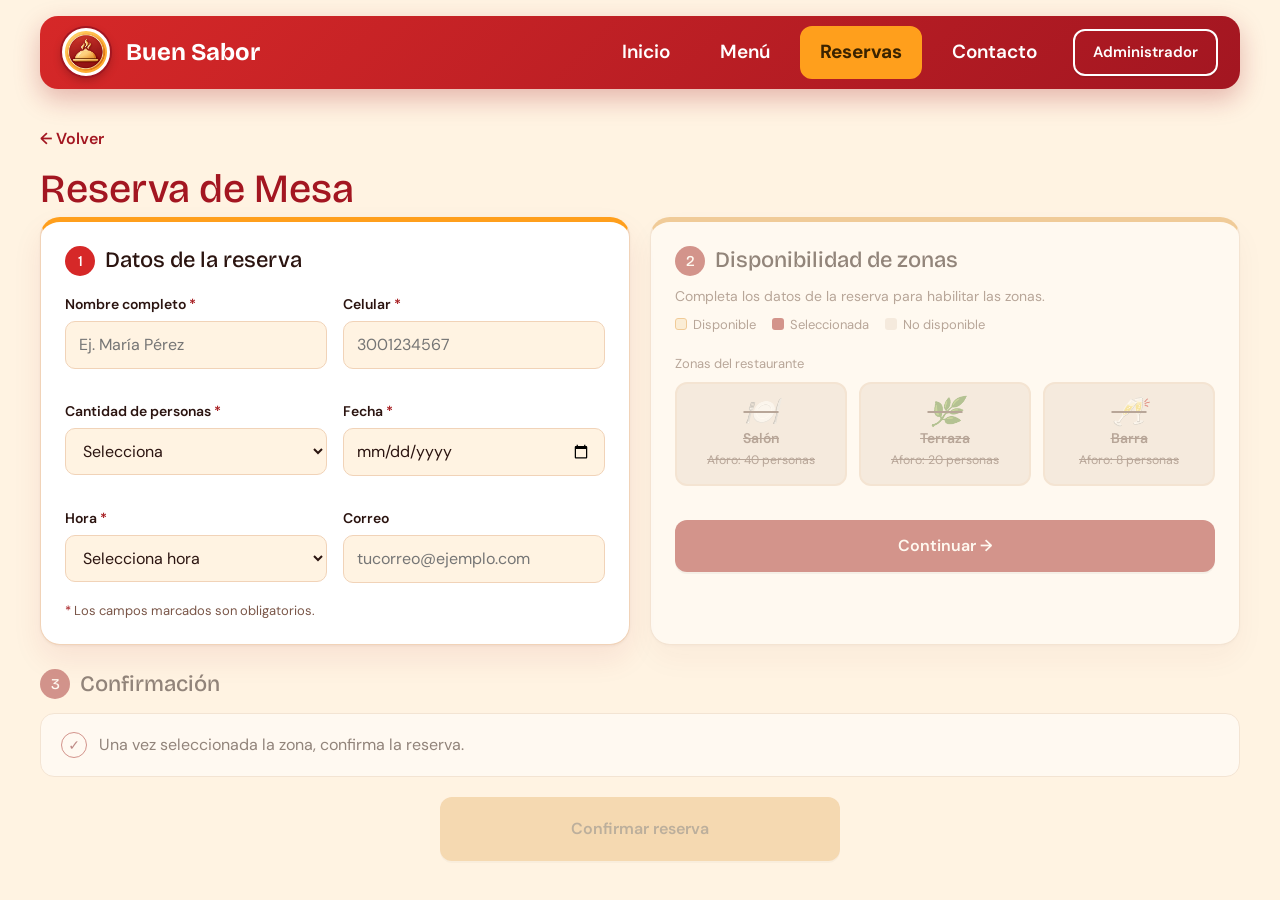
==== commit 77859533: "varios cambios y ultimo caso de uso agenda y aforo" ====
--- a/index.html
+++ b/index.html
@@ -7,25 +7,13 @@
 <title>Reserva de mesa · Buen Sabor</title>
 <link rel="icon" href="data:image/svg+xml,%3Csvg xmlns='http://www.w3.org/2000/svg' viewBox='0 0 64 64'%3E%3Ccircle cx='32' cy='32' r='29' fill='%23ff9f1c' stroke='%23a31621' stroke-width='4'/%3E%3Ctext x='32' y='41' font-size='26' font-weight='800' text-anchor='middle' fill='%23a31621' font-family='Arial'%3EBS%3C/text%3E%3C/svg%3E">
 <link rel="stylesheet" href="https://fonts.googleapis.com/css2?family=Bricolage+Grotesque:wght@600;700&family=DM+Sans:wght@400;500;600&display=swap">
+<link href="https://cdn.jsdelivr.net/npm/bootstrap@5.3.3/dist/css/bootstrap.min.css" rel="stylesheet">
 <link rel="stylesheet" href="css/styles.css">
 </head>
+<script src="https://cdn.jsdelivr.net/npm/bootstrap@5.3.3/dist/js/bootstrap.bundle.min.js"></script>
 <body data-page="reservas">
 <!-- Navegación compartida con enlaces a las páginas públicas del restaurante. -->
-<header class="top">
-  <nav class="nav" aria-label="Principal">
-    <div class="logo">
-      <img src="img/logo.png" alt="Logo Buen Sabor" class="logo-img">
-    </div>
-    <span class="brand">Buen Sabor</span>
-    <ul>
-      <li><a href="inicio.html">Inicio</a></li>
-      <li><a href="menu.html">Menú</a></li>
-      <li><a href="#" aria-current="page">Reservas</a></li>
-      <li><a href="#" data-soon>Contacto</a></li>
-    </ul>
-    <button class="btn login" type="button" id="btnLogin">Iniciar Sesión</button>
-  </nav>
-</header>
+<header class="top"></header>
 
 <main>
   <button class="back" type="button" data-href="inicio.html">← Volver</button>
--- a/css/styles.css
+++ b/css/styles.css
@@ -47,8 +47,18 @@
 .logo{width:54px;height:54px;border-radius:50%;display:grid;place-items:center;font-weight:800;font-size:23px;letter-spacing:-1px;color:#a31621;background:radial-gradient(circle at 30% 25%,#ffd36b,#ff9f1c);border:3px solid #fff;box-shadow:0 0 0 2px #a31621,0 4px 10px rgba(0,0,0,.25);font-family:"Bricolage Grotesque",sans-serif;overflow:hidden}
 .logo img{width:100%;height:100%;object-fit:cover;display:block}
 .brand{font-size:24px;font-weight:700;margin-right:auto;color:#fff}
-.nav > ul{list-style:none;display:flex;gap:10px;margin:0;padding:0;flex-wrap:wrap}
-@media(max-width:640px){.nav > ul{order:2;flex:1 1 100%}}
+.nav-toggle{display:none;width:46px;height:46px;border:2px solid #fff;border-radius:12px;background:transparent;color:#fff;font-size:24px;line-height:1;cursor:pointer}
+.nav-toggle:hover{background:rgba(255,255,255,.2)}
+.nav-menu{display:flex;align-items:center;gap:16px;flex-wrap:wrap}
+.nav-menu > ul{list-style:none;display:flex;gap:10px;margin:0;padding:0;flex-wrap:wrap}
+@media(max-width:900px){
+  .nav-toggle{display:block}
+  .nav-menu{display:none;width:100%;flex-direction:column;align-items:stretch;gap:12px}
+  .nav-menu.abierto{display:flex}
+  .nav-menu > ul{flex-direction:column}
+  .nav-menu .btn.login,.nav-menu .btn-dropdown{width:100%;text-align:left}
+  .nav-menu .dropdown-menu{position:static;box-shadow:none;margin-top:6px;min-width:0}
+}
 .nav a{color:#fff;text-decoration:none;padding:10px 18px;border-radius:12px;border:2.5px solid transparent;font-weight:600;font-size:19px;display:inline-block}
 .nav a:hover{background:rgba(255,255,255,.2)}
 .nav a[aria-current]{border-color:var(--amber);background:var(--amber);color:#3a2300;font-weight:700}
@@ -178,9 +188,9 @@
 .hero-acciones{display:flex;gap:12px;flex-wrap:wrap;justify-content:flex-end}
 .hero-acciones .btn{display:inline-block;text-decoration:none}
 
-.grid{display:grid;grid-template-columns:repeat(3,1fr);gap:20px;margin-top:20px;align-items:stretch}
-@media(max-width:1000px){.grid{grid-template-columns:1fr 1fr}}
-@media(max-width:700px){.grid{grid-template-columns:1fr}}
+body[data-page="inicio"] .grid{display:grid;grid-template-columns:repeat(3,1fr);gap:20px;margin-top:20px;align-items:stretch}
+@media(max-width:1000px){body[data-page="inicio"] .grid{grid-template-columns:1fr 1fr}}
+@media(max-width:700px){body[data-page="inicio"] .grid{grid-template-columns:1fr}}
 .col{display:flex;flex-direction:column;gap:20px}
 body[data-page="inicio"] .card{background:var(--card);border:2.5px solid var(--wine);border-radius:16px;padding:22px;box-shadow:0 6px 18px rgba(214,40,40,.1)}
 body[data-page="inicio"] .card.grow{flex:1}
@@ -213,7 +223,7 @@
 .soc:hover{background:var(--amber-s);transform:translateY(-2px)}
 .mapa{display:flex;flex-direction:column;border:2.5px solid var(--wine);border-radius:12px;overflow:hidden;text-decoration:none;color:var(--wine-d);font-weight:700;transition:transform .2s}
 .mapa:hover{transform:translateY(-3px)}
-.mapa svg{width:100%;height:auto;display:block}
+.mapa svg{width:100%;height:clamp(150px,16vw,210px);display:block}
 .mapa span{padding:6px 12px;text-align:center;background:var(--amber-s);font-size:14px}
 
 .hrs{list-style:none;margin:0;padding:0;display:grid;gap:14px}
@@ -287,3 +297,75 @@
 @media(max-width:620px){.plato-row{grid-template-columns:1fr}}
 .plato-thumb{width:40px;height:40px;object-fit:cover;border-radius:8px;border:1.5px solid var(--line)}
 .plato-foto-input{font-size:12px;max-width:160px}
+
+/* ---------- 9. Agenda y aforo (agenda.html) ---------- */
+.reserva,.franja{border:2px solid var(--line);border-radius:14px;padding:14px 16px;background:var(--bg)}
+.reserva p,.franja p{margin:4px 0 0;font-size:14px;color:var(--muted)}
+.etiqueta{display:inline-block;padding:2px 10px;border-radius:999px;font-size:12px;font-weight:700;white-space:nowrap;background:var(--amber-s);color:#3a2300}
+.etiqueta.atendida,.etiqueta.ok{background:color-mix(in srgb,var(--ok) 16%,var(--card));color:var(--ok)}
+.etiqueta.cancelada,.etiqueta.bloqueada{background:var(--dis);color:var(--muted)}
+.etiqueta.llena{background:color-mix(in srgb,var(--err) 14%,var(--card));color:var(--err)}
+.barra{height:8px;border-radius:999px;background:var(--dis);overflow:hidden;margin-top:8px}
+.barra span{display:block;height:100%;background:var(--amber);transition:width .4s}
+.franja.llena .barra span{background:var(--err)}
+.btn-sm{padding:8px 14px;font-size:14px}
+
+@media(min-width:701px) and (max-width:1100px){
+  body[data-page="inicio"] .grid{grid-template-columns:1fr 1fr}
+  body[data-page="inicio"] .grid>.col:first-child{grid-column:auto}
+  body[data-page="inicio"] .grid>.col:last-child{grid-column:1/-1}
+}
+
+/* ---------- 9. Mejoras de diseño (barra fija + estilo más suave) ---------- */
+html{scroll-padding-top:96px}
+.top{position:sticky;top:0;z-index:50;background:var(--bg);padding-bottom:12px}
+.nav{border:0;border-radius:18px;box-shadow:0 10px 26px rgba(163,22,33,.28);padding:10px 22px}
+.logo{width:48px;height:48px;font-size:21px}
+@media(max-width:900px){.nav-menu.abierto{max-height:calc(100vh - 110px);overflow-y:auto}}
+
+/* Tarjetas y paneles: borde fino, esquinas amplias y sombra suave */
+.panel,body[data-page="inicio"] .card,body[data-page="menu"] .card{border:1px solid var(--line);border-radius:20px;box-shadow:0 1px 3px rgba(43,20,16,.05),0 14px 30px rgba(163,22,33,.08)}
+.panel{border-top:5px solid var(--amber)}
+body[data-page="inicio"] .card{padding:26px}
+body[data-page="inicio"] .card h2{font-size:20px}
+body[data-page="inicio"] .ic{background:var(--amber-s);border-color:transparent}
+
+/* Encabezado de Inicio con degradado cálido */
+.hero{border:0;border-radius:22px;background:linear-gradient(120deg,var(--card) 0%,var(--amber-s) 100%);box-shadow:0 14px 30px rgba(163,22,33,.10);padding:28px 36px}
+.hero h1{margin-top:0}
+
+/* Elementos internos más ligeros */
+.circles .c{border-width:2px}
+.mapa{border:1px solid var(--line);border-radius:14px}
+.btn{box-shadow:0 2px 0 rgba(0,0,0,.08)}
+.btn:hover:not(:disabled){transform:translateY(-1px)}
+body[data-page="inicio"] .card.esperamos{background:linear-gradient(160deg,var(--card),var(--amber-s))}
+
+/* Evita que las tarjetas de Inicio se salgan de la pantalla en el celular */
+.col{min-width:0}
+@media(max-width:700px){body[data-page="inicio"] .grid{grid-template-columns:minmax(0,1fr)}}
+
+/* ---------- 10. Estilo unificado en todo el sitio ---------- */
+:root{--c2:#b86e00;--c3:#2f7d4f}
+@media (prefers-color-scheme:dark){:root:not([data-theme="light"]){--c3:#7bc496}}
+:root[data-theme="dark"]{--c3:#7bc496}
+
+.wrap{border:1px solid var(--line);border-top:5px solid var(--amber);border-radius:20px;box-shadow:0 1px 3px rgba(43,20,16,.05),0 14px 30px rgba(163,22,33,.08)}
+.box{border:1px solid var(--line);border-radius:14px}
+.box .ck{border-width:1.5px}
+.cat{border:2px solid var(--line);border-radius:14px}
+.cat:hover,.cat[aria-pressed="true"]{border-color:var(--cat)}
+.dropdown-menu{border:1px solid var(--line);border-radius:14px}
+.ic,.soc{border-width:1.5px}
+.viewport{border:0;border-radius:16px}
+.mapa{border:1px solid var(--line)}
+.chips li,.circles .c{border-width:1.5px}
+
+body[data-page="menu"] .btn,body[data-page="menu"] .btn.wide,.s3 .btn{border:0}
+body[data-page="menu"] .card .btn{background:var(--amber-s);color:var(--wine-d)}
+body[data-page="menu"] .card .btn:hover{background:var(--amber);color:#3a2300}
+.s3 .btn:disabled{border:0}
+
+/* El mapa ocupa todo el espacio libre de la tarjeta Dirección */
+.dir .mapa{flex:1;min-height:170px}
+.dir .mapa svg{flex:1;height:auto;min-height:0}
